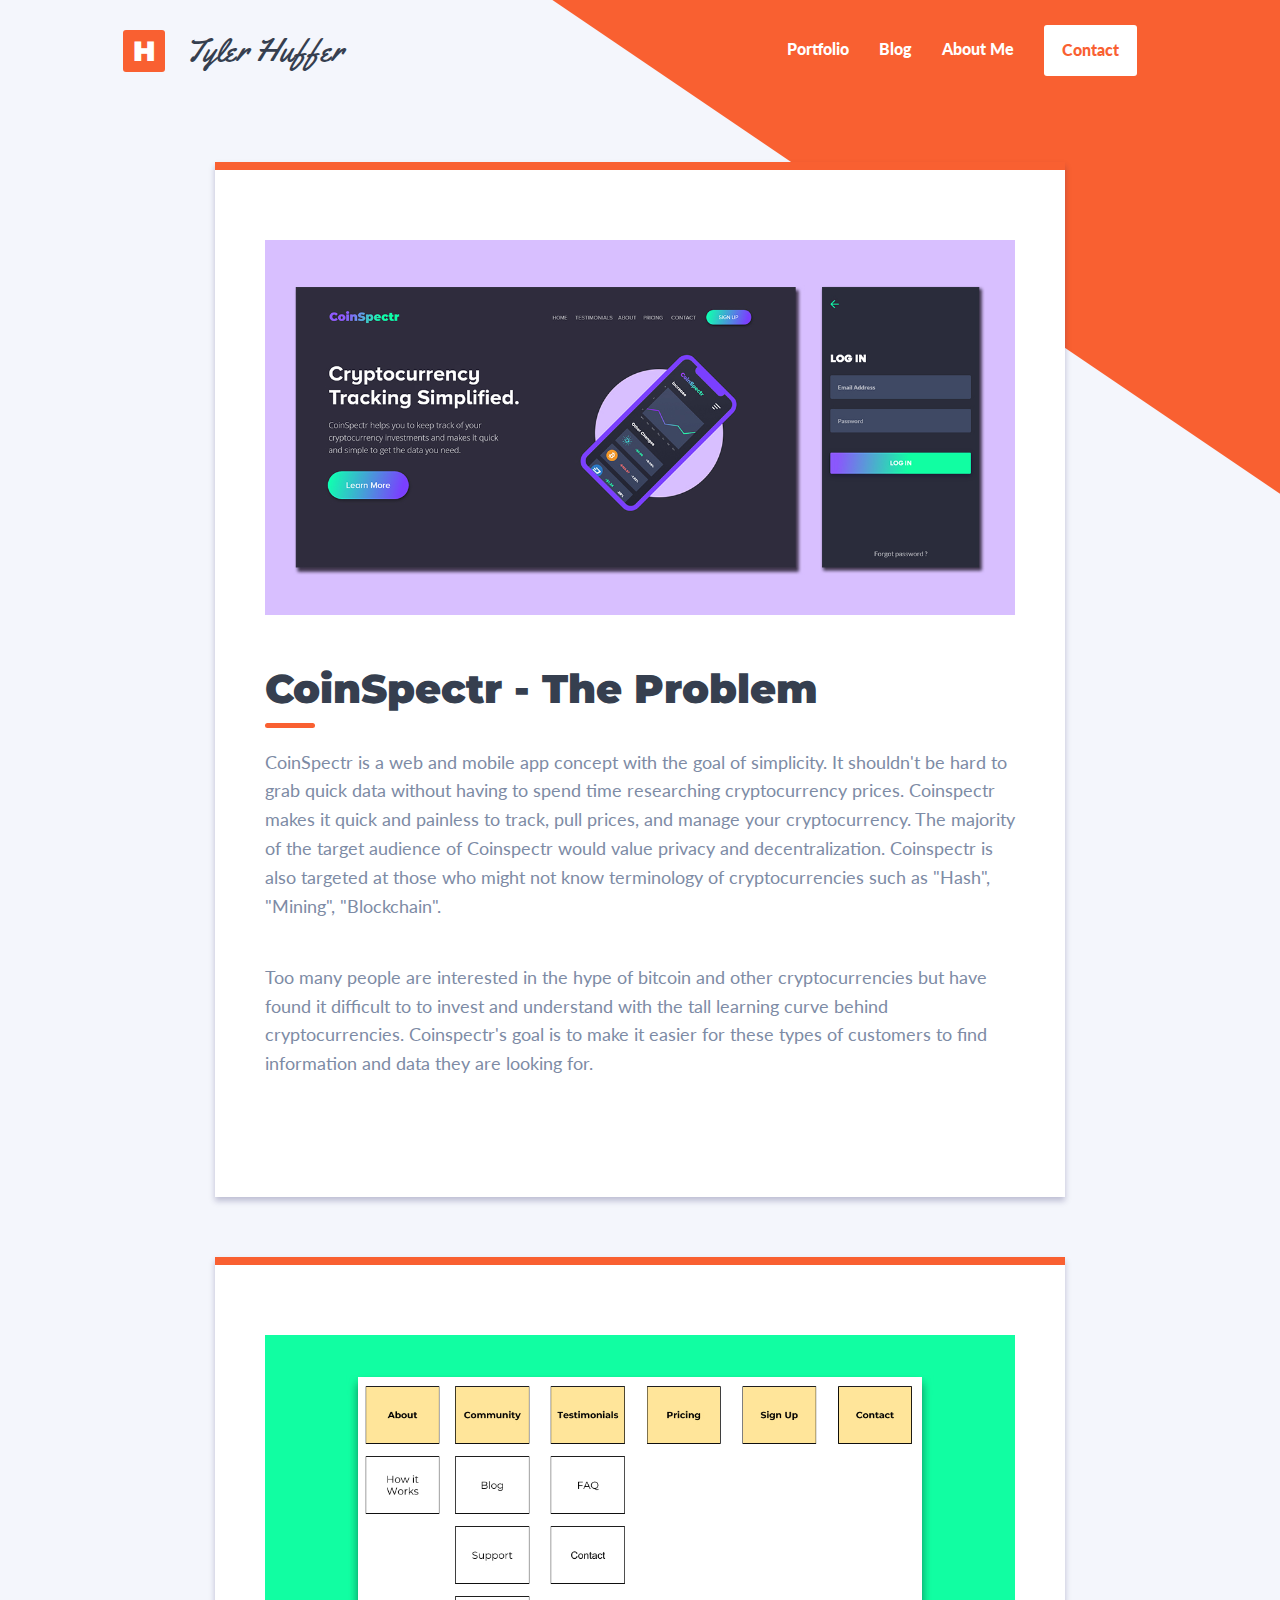
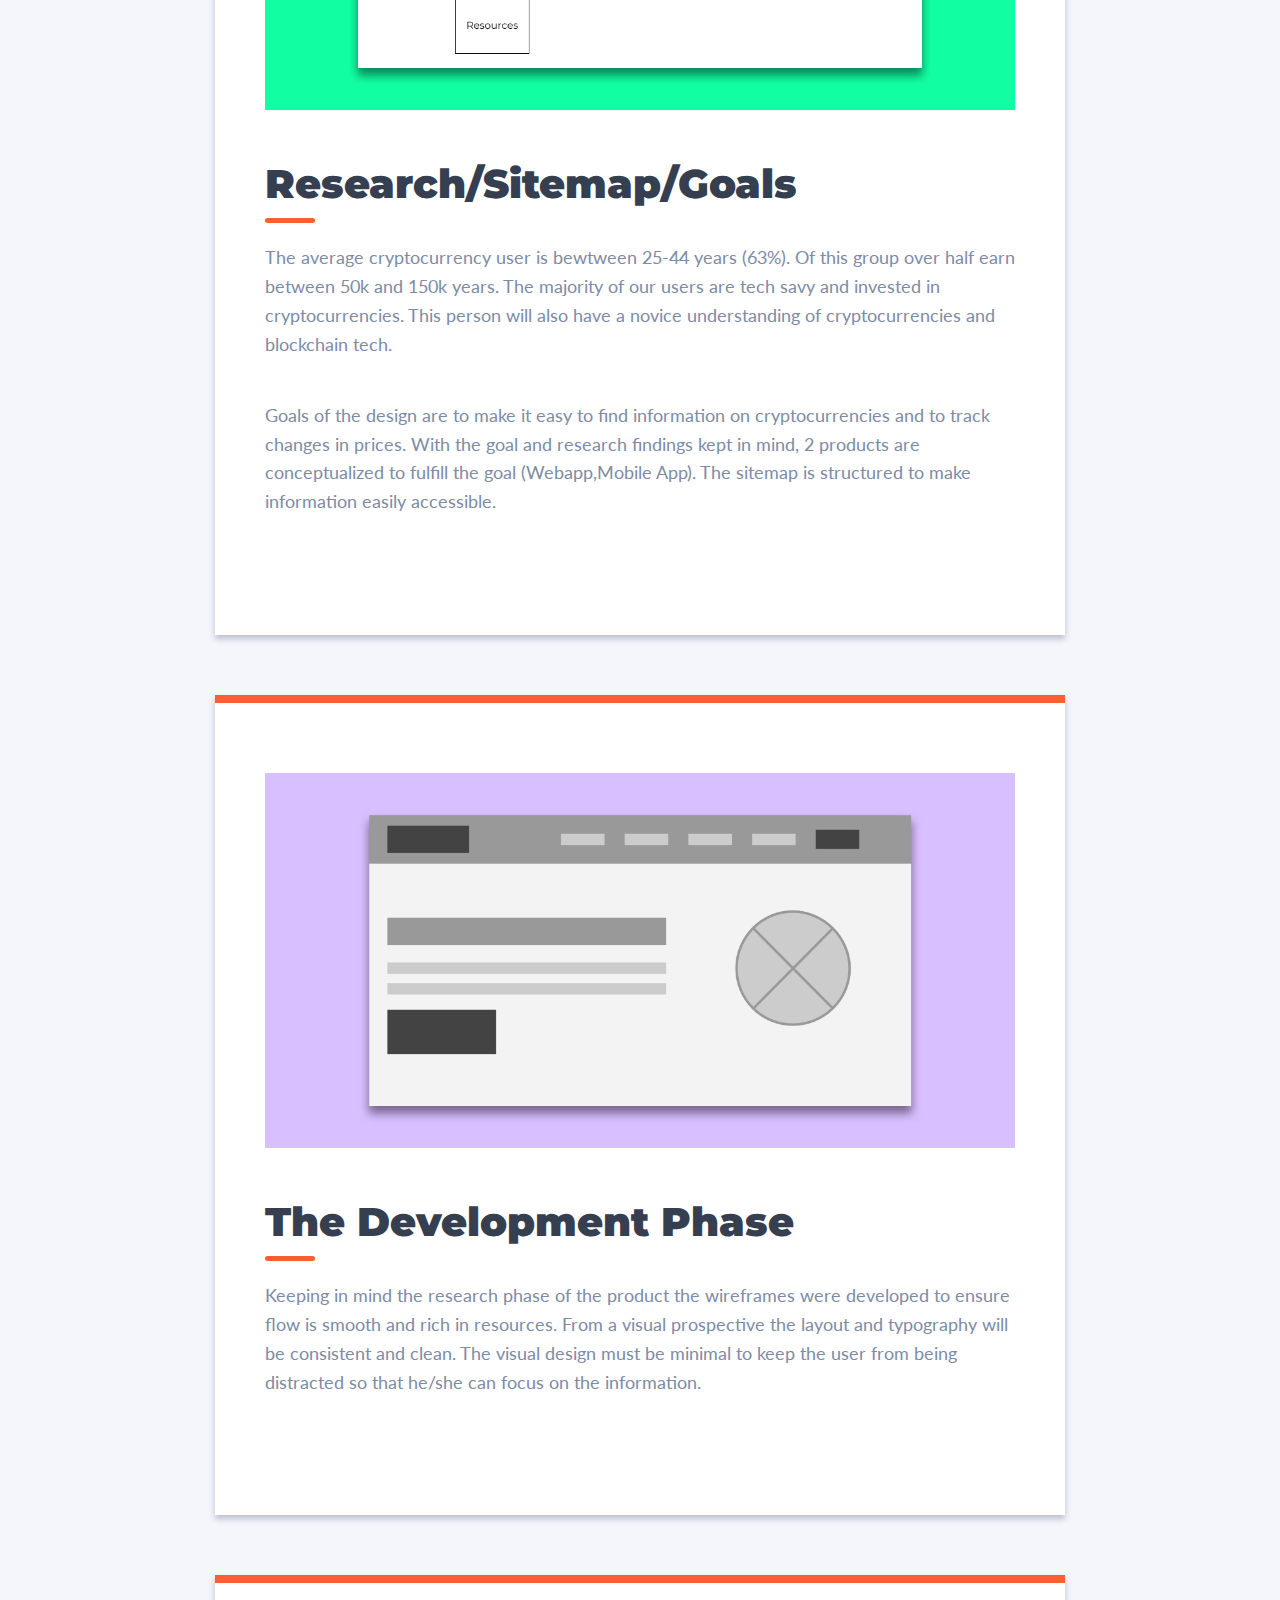
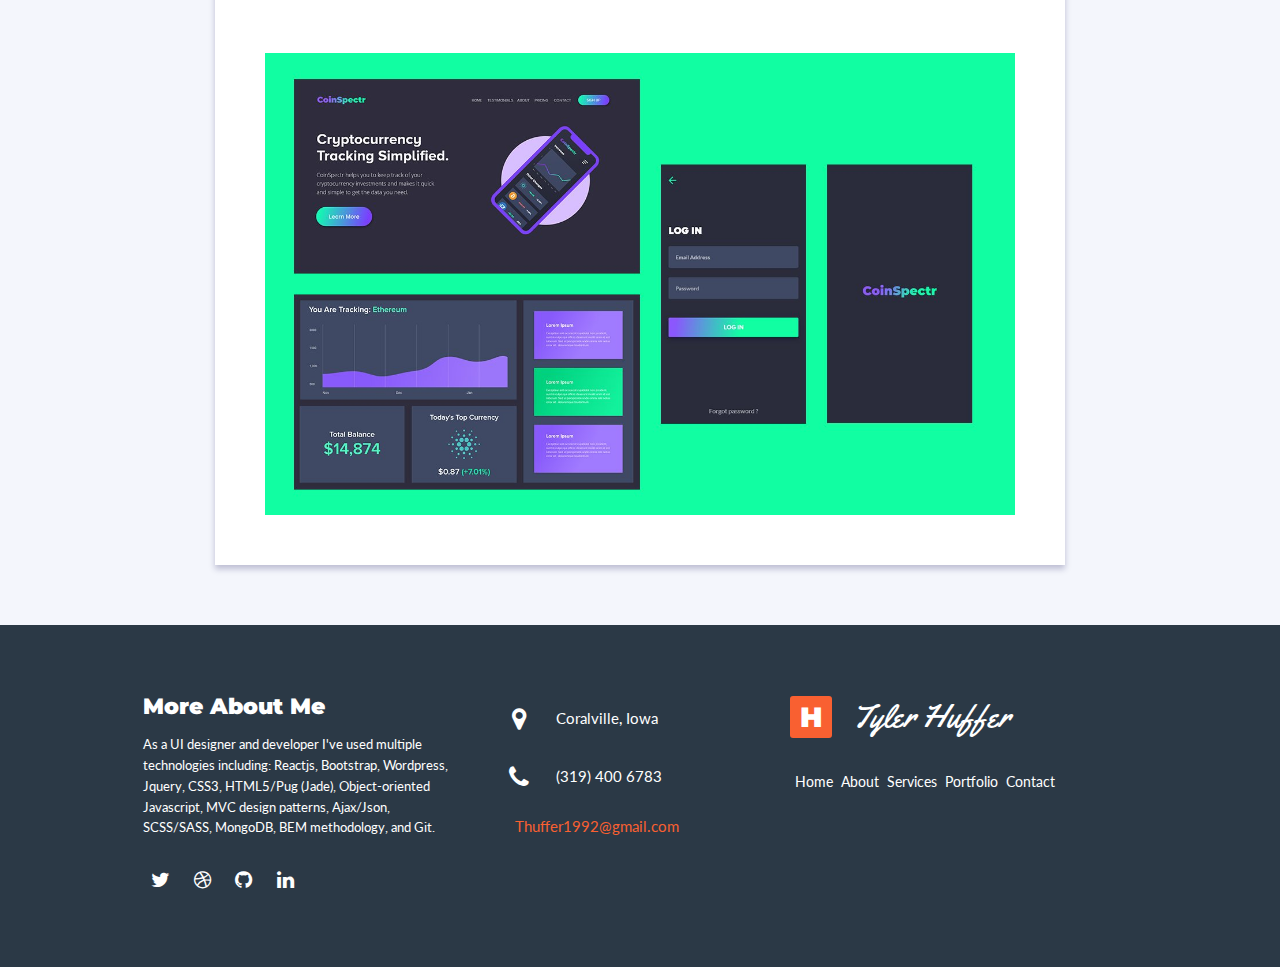
==== coinspectre.html @ 2a6f433b "Initial Commit" ====
<!DOCTYPE html>
<html>
  <head>
    <!-- Global site tag (gtag.js) - Google Analytics -->
    <script async src="https://www.googletagmanager.com/gtag/js?id=UA-108348891-2"></script>
    <script>
      window.dataLayer = window.dataLayer || [];
      function gtag(){dataLayer.push(arguments);}
      gtag('js', new Date());

      gtag('config', 'UA-108348891-2');
    </script>
    <meta charset="utf-8">
    <meta http-equiv="X-UA-Compatible" content="IE=edge,chrome=1">
    <title>Portfolio Website for Tyler Huffer Iowa City Web Design</title>
    <meta name="description" content="Portfolio Website">
    <meta name="author" content="Tyler Huffer">
  </head>
  <body>
    	<div class="imageOverlay"></div>

        <div class="site__container site__project site__container-coin">
          	<div class="navigation__container">
                <div class="logo__container">
                  <a class="logo__container" href="index.html"><span class="logo__block">H</span><span class="logo__text">Tyler Huffer</span></a>
                </div>
                <ul class="navigation__list">
                  <li>
                    <a class="navigation__link" href="#work">Portfolio</a>
                  </li>
                  <li>
                    <a class="navigation__link" href="https://medium.com/@thuffer1992">Blog</a>
                  </li>
                  <li>
                    <a class="navigation__link" href="#about">About Me</a>
                  </li>
                  <li>
                    <a class="navigation__button navigation__link" href="https://docs.google.com/forms/d/1oq3ZTAaIQjZHOtuMNgkF6k70Zz-SA4hJADdk0KZQhR4">Contact</a>
                  </li>
                </ul>
              </div>


        <div class="coinspectr__content">

          <div class="coinspectr__content--project">
          <img src="img/formleaf2.jpg" class="coinspectr__container">
          <h1>CoinSpectr - The Problem</h1>
          <hr style="margin: 0px 0 20px 0;"/>
          <p>CoinSpectr is a web and mobile app concept with the goal of simplicity. It shouldn't be hard to grab quick data without having to spend time researching cryptocurrency prices. Coinspectr makes it quick and painless to track, pull prices, and manage your cryptocurrency. The majority of the target audience of Coinspectr would value privacy and decentralization. Coinspectr is also targeted at those who might not know terminology of cryptocurrencies such as "Hash", "Mining", "Blockchain".</p> <br/> <p>Too many people are interested in the hype of bitcoin and other cryptocurrencies but have found it difficult to to invest and understand with the tall learning curve behind cryptocurrencies. Coinspectr's goal is to make it easier for these types of customers to find information and data they are looking for.</p>
          <br/><br/>
          </div>

          <div class="coinspectr__content--project">
          <img src="img/sitemap.jpg" class="coinspectr__container">
          <h1>Research/Sitemap/Goals</h1>
          <hr style="margin: 0px 0 20px 0;"/>
          <p>The average cryptocurrency user is bewtween 25-44 years (63%). Of this group over half earn between 50k and 150k years. The majority of our users are tech savy and invested in cryptocurrencies. This person will also have a novice understanding of cryptocurrencies and blockchain tech.</p> <br/> <p>Goals of the design are to make it easy to find information on cryptocurrencies and to track changes in prices. With the goal and research findings kept in mind, 2 products are conceptualized to fulfill the goal (Webapp,Mobile App). The sitemap is structured to make information easily accessible.</p>
          <br/><br/>
          </div>

          <div class="coinspectr__content--project">
          <img src="img/mockup.jpg" class="coinspectr__container">
          <h1>The Development Phase</h1>
          <hr style="margin: 0px 0 20px 0;"/>
          <p>Keeping in mind the research phase of the product the wireframes were developed to ensure flow is smooth and rich in resources. From a visual prospective the layout and typography will be consistent and clean. The visual design must be minimal to keep the user from being distracted so that he/she can focus on the information.</p>
          <br/><br/>
          </div>

          <div class="coinspectr__content--project">
          <img src="img/final.jpg" class="coinspectr__container">
          </div>
        </div>


        <footer class="footer">
            <div class="footer-left col-lg-6">
              <p class="aboutme"><span>More About Me</span> As a UI designer and developer I've used multiple technologies including: Reactjs, Bootstrap, Wordpress, Jquery, CSS3, HTML5/Pug (Jade), Object-oriented Javascript, MVC design patterns, Ajax/Json, SCSS/SASS, MongoDB, BEM methodology, and Git.</p>
              <div class="icons">
                <a href="https://twitter.com/THuffer92"><i class="fa fa-twitter"></i></a> <a href="https://dribbble.com/Thuffer1992"><i class="fa fa-dribbble"></i></a> <a href="https://github.com/thuffer1992"><i class="fa fa-github"></i></a> <a href="https://www.linkedin.com/in/tyler-huffer/"><i class="fa fa-linkedin"></i></a>
              </div>
            </div>
            <div class="footer-center col-lg-6">
              <div>
                <i class="fa fa-map-marker"></i>
                <p>Coralville, Iowa</p>
              </div>
              <div>
                <i class="fa fa-phone"></i>
                <p>(319) 400 6783</p>
              </div>
              <div>
                <i class=""></i>
                <p><a class="small" href="#">Thuffer1992@gmail.com</a></p>
              </div>
            </div>
            <div class="footer-right col-lg-6">
              <a class="logo white" href="#"><span class="logo__block">H</span><span class="logo__text logo__invert">Tyler Huffer</span></a>
              <p class="menu"><a href="index.html">Home</a><a href="#work">About</a><a href="#about">Services</a><a href="#work">Portfolio</a><a href="https://docs.google.com/forms/d/1oq3ZTAaIQjZHOtuMNgkF6k70Zz-SA4hJADdk0KZQhR4">Contact</a></p>
            </div>
          </footer>
          <script src="https://ajax.googleapis.com/ajax/libs/jquery/3.3.1/jquery.min.js"></script>
          <link href="https://stackpath.bootstrapcdn.com/bootstrap/4.1.1/css/bootstrap.min.css" rel="stylesheet">
          <link href="css/styles.css" rel="stylesheet">
          <link href="https://fonts.googleapis.com/css?family=Lato:400,700,900|Montserrat:400,500,600,700,800,900|Roboto+Condensed:400,700|Source+Sans+Pro:400,600,700,900" rel="stylesheet">
          <link href="https://fonts.googleapis.com/css?family=Yellowtail" rel="stylesheet">
          <script>
          document.write('<script src="http://' + (location.host || 'localhost').split(':')[0] + ':35729/livereload.js?snipver=1"></' + 'script>')
          </script>
          <script>
            if ($(window).width() > 1200) {
              $('.no-padding').removeClass('no-padding');
            } else {
              
            }
          </script>
          <link href="https://maxcdn.bootstrapcdn.com/font-awesome/4.7.0/css/font-awesome.min.css" rel="stylesheet"><!-- Bootstrap CSS -->
  </body>
</html>
---- css/styles.css ----
* {
  padding: 0;
  margin: 0; }

body {
  line-height: 1.66; }

h1, h2 {
  font-family: "montserrat", sans-serif;
  font-weight: 900;
  font-size: 2.2em;
  color: #363f4f; }

p {
  font-family: "lato", sans-serif;
  font-size: 19px;
  font-weight: 400;
  color: #7d8ba5; }

hr {
  width: 50px;
  height: 5px;
  border-radius: 3px;
  background-color: #F96031;
  border: none; }

.contain-width {
  padding: 0 10%; }

.no-padding {
  padding: 0 !important; }

.imageOverlay {
  display: none;
  position: absolute;
  width: 100%;
  height: 768px;
  z-index: 15;
  background-position: center top;
  background-image: url("../img/background.png"); }

.floater__image {
  position: relative;
  float: right;
  width: 50%;
  right: 60px;
  top: -60px;
  height: 550px;
  background-image: url("../img/test3.png");
  background-size: contain;
  background-repeat: no-repeat;
  display: none;
  z-index: 20; }

.logo__container {
  z-index: 20; }

.logo__container a {
  text-decoration: none; }

.logo__text {
  text-decoration: none;
  color: #363f4f;
  font-size: 33px;
  font-weight: 300;
  margin-left: 5px;
  font-family: 'yellowtail', cursive; }

.navigation__container {
  position: relative; }

.navigation .navigation__button {
  color: #fff;
  background-color: #f96031;
  border-radius: 40px;
  padding: 12px 15px; }

.logo__block {
  font-family: "montserrat", sans-serif;
  position: relative;
  top: 0px;
  left: -5px;
  background: #F96031;
  display: inline-block;
  width: 42px;
  font-size: 28px;
  font-weight: 900;
  border-radius: 3px;
  height: 42px;
  color: #fff;
  text-align: center;
  line-height: 42px; }

.navigation__container {
  display: flex;
  justify-content: space-between;
  align-items: center;
  background-color: #fff;
  padding: 1.2em 10%;
  flex-flow: column wrap;
  margin: 15px 0; }

.navigation__list {
  z-index: 16;
  list-style-type: none;
  display: flex;
  flex-flow: column wrap;
  text-align: center;
  margin-top: 15px; }

.navigation__list li {
  list-style-type: none;
  text-align: center;
  font-weight: 700; }

.navigation__list a {
  text-decoration: none; }

.navigation__link {
  text-decoration: none;
  display: block;
  font-family: 'lato', sans-serif;
  margin: 0 .7em;
  font-size: 1.1em;
  transition: .35s;
  text-transform: capitalize;
  padding: .7em 0;
  font-weight: 400;
  position: relative;
  color: #7d8ba5; }

.navigation__button:hover {
  padding: 12px 24px; }

.header__container {
  background-color: #363f4f;
  height: auto;
  padding: 15% 0; }

.header__text {
  padding: 0 10%; }

.header__text h2, .header__text p {
  color: #fff; }

.header__text h2 {
  font-size: 2.5em;
  line-height: 1.3em; }

.header__text p {
  opacity: .75;
  font-size: 1.3em;
  max-width: 430px; }

.button__container {
  margin: 0 auto;
  padding: 0px 0;
  display: flex; }

.button__container a {
  color: #fff;
  background: #F96031;
  /* fallback for old browsers */
  padding: 20px 15px;
  font-weight: 900;
  font-family: 'lato', sans-serif;
  text-decoration: none;
  display: inline-block;
  transition: .35s;
  cursor: pointer;
  font-size: .95em;
  border-radius: 3px;
  margin: 15px 25px 5px 0;
  box-shadow: 0 4px 6px 0 rgba(29, 25, 92, 0.25);
  z-index: 220; }

.button__container a:hover {
  padding-right: 35px;
  padding-left: 35px;
  transition: .35s;
  box-shadow: 3px 7px 12px 0 rgba(29, 25, 92, 0.25); }

.about {
  background-color: #f4f6fc;
  padding: 10%;
  width: 100%;
  height: auto; }

.about hr {
  margin: 10px 0 30px 0; }

.list__container {
  background-color: #ffffff;
  border-top: solid 8px #F96031;
  width: 100%;
  padding: 10% 5%;
  height: auto;
  float: right;
  border-radius: 3px;
  box-shadow: 0 4px 6px 0 rgba(29, 25, 92, 0.25);
  margin: 10% 0 5% 0; }

.list__container .fa {
  color: #fff;
  background-color: #F96031;
  padding: 7px;
  border-radius: 50%;
  font-size: 11px;
  margin-right: 10px;
  position: relative;
  top: -3px; }

.list-side h2 {
  font-size: 22px;
  font-weight: 900;
  margin-bottom: 20px;
  letter-spacing: -1px; }

.list-side h6 {
  color: #768092;
  font-size: 16px;
  font-weight: 400;
  line-height: 40px;
  margin: 10px 0 0px 0px; }

.about .container__about {
  margin: 0;
  max-width: 100%; }

.container__about p {
  font-size: 1.1em;
  line-height: 1.65;
  color: #768092;
  width: 100%;
  text-align: left;
  margin: 10px auto 0 auto;
  margin-top: 20px; }

.section__availability {
  background: #2b3946;
  /* fallback for old browsers */
  padding: 80px 10%;
  text-align: center; }

.section__availability h2 {
  color: #fff;
  max-width: 520px;
  line-height: 1.6;
  width: 100%;
  font-size: 1.6em;
  margin: 0 auto 30px auto;
  font-family: 'montserrat', sans-serif;
  font-weight: 900; }

.section__availability span {
  color: #F96031; }

.section__availability a {
  color: #F96031;
  background: transparent;
  /* fallback for old browsers */
  font-family: 'montserrat', sans-serif;
  text-decoration: none;
  display: inline-block;
  transition: .35s;
  cursor: pointer;
  font-weight: 900;
  font-size: 20px;
  padding: 22px 25px;
  border: solid 4px #F96031;
  border-radius: 3px; }

.section__availability a:hover {
  color: #2b3946;
  background-color: #F96031;
  padding: 22px 32px; }

.container__work {
  background-color: #f4f6fc;
  padding: 7% 10% 7% 10%; }

.container__work h1 {
  text-align: left;
  margin-bottom: 10px; }

.container__work hr {
  margin: 0px 20px; }

.bootstrap-wrapper .col-lg-4 {
  padding: 0; }

.paper__image {
  position: relative;
  height: 220px;
  overflow: hidden;
  background-repeat: no-repeat;
  background-size: cover;
  background-position: center;
  background-blend-mode: overlay;
  transition: .35s;
  border-bottom: none; }

.paper__coin {
  background-image: url("../img/final.jpg"); }

.paper__dorado {
  background-image: url("../img/dorado-bg.jpg"); }

.paper__lab {
  background-image: url("../img/Colorlab.jpg"); }

.work__card {
  display: block;
  background-color: #ffffff;
  border-radius: 3px;
  box-shadow: 0 4px 6px 0 rgba(29, 25, 92, 0.25);
  position: relative;
  margin: 30px auto 30px auto;
  border-radius: 3px;
  transition: .35s;
  padding: 0; }

.container__work a {
  text-decoration: none; }

.work__card:hover {
  transform: scale(1.02);
  text-decoration: none;
  box-shadow: 3px 7px 12px 0 rgba(29, 25, 92, 0.2); }

.container__work .no-hover {
  transform: none;
  cursor: default;
  box-shadow: 0 4px 6px 0 rgba(29, 25, 92, 0.25); }

.work__card h2 {
  font-family: 'montserrat', sans-serif;
  font-size: 18px;
  font-weight: 900;
  margin-left: 15px;
  margin-top: 20px; }

.work__card h3 {
  font-size: 14px;
  line-height: 1.6;
  width: auto;
  display: inline-block;
  font-weight: 400;
  color: #7d8ba5;
  background-color: #fff;
  border-radius: 3px;
  margin-bottom: 15px;
  position: relative;
  top: -5px;
  left: 15px; }

.footer {
  background-color: #2b3946;
  width: 100%;
  text-align: left;
  font-size: 13px;
  padding: 10% 10%; }

.footer .footer-left, .footer .footer-center, .footer .footer-right {
  display: inline-block;
  vertical-align: top; }

/* footer left*/
.footer .footer-left {
  width: 33%;
  padding-right: 15px; }

.footer .aboutme {
  line-height: 1.6;
  color: #ffffff;
  font-size: 13px;
  font-weight: normal;
  margin: 0; }

.footer .aboutme span {
  display: block;
  color: #ffffff;
  font-size: 22px;
  font-weight: 900;
  font-family: 'montserrat', sans-serif;
  margin-bottom: 10px; }

.footer .icons {
  margin-top: 25px; }

.footer .icons a {
  display: inline-block;
  width: 35px;
  height: 35px;
  cursor: pointer;
  border-radius: 2px;
  font-size: 20px;
  color: #fff;
  text-align: center;
  line-height: 35px;
  margin-right: 3px;
  margin-bottom: 5px; }

.footer .icons a:hover {
  background-color: #F96031; }

/* footer center*/
.footer .footer-center {
  width: 30%; }

.footer .footer-center i {
  color: #ffffff;
  font-size: 25px;
  width: 38px;
  height: 38px;
  text-align: center;
  line-height: 42px;
  margin: 10px 15px;
  vertical-align: middle; }

.footer .footer-center i.fa-envelope {
  font-size: 17px;
  line-height: 38px; }

.footer-center i {
  background-color: transparent;
  border-radius: 3px; }

.footer .footer-center p {
  display: inline-block;
  color: #ffffff;
  vertical-align: middle;
  margin: 0;
  font-size: 15px; }

.footer .footer-center p span {
  display: block;
  font-weight: normal;
  line-height: 2; }

.footer .footer-center p a {
  color: #F96031;
  text-decoration: none;
  font-size: 15px; }

.coinspectr__content {
  display: block;
  max-width: 100%;
  height: auto;
  margin: 20px auto 0 auto; }

.coinspectr__content--project {
  background-color: #fff;
  box-shadow: 0 4px 6px 0 rgba(29, 25, 92, 0.25);
  padding: 50px;
  margin: 60px 0;
  border-top: solid 8px #F96031; }

.coinspectr__content h1 {
  font-size: 24px;
  text-align: left;
  margin-top: 50px;
  margin-bottom: 10px;
  font-family: 'montserrat', sans-serif; }

.coinspectr__content p {
  font-size: 16px;
  line-height: 1.6; }

.coinspectr__content {
  margin: 0 auto;
  width: 90%;
  min-width: 200px;
  max-width: 850px;
  position: relative;
  z-index: 100; }

.coinspectr__container {
  display: block;
  max-width: 100%;
  height: auto;
  margin: 20px auto 0 auto;
  padding: 0 0px; }

.site__container-coin {
  background-color: #f4f6fc; }

@media all and (max-width: 992px) {
  .footer {
    font-size: 14px; }
  .footer .footer-left, .footer .footer-center, .footer .footer-right {
    display: block;
    width: 100%;
    margin-bottom: 30px;
    text-align: left; }
  .footer .footer-center i {
    margin-left: 0; } }

/* footer right*/
.footer .footer-right {
  width: 100%; }

.logo__invert {
  color: #ffffff; }

.footer h2 {
  color: #ffffff;
  font-size: 36px;
  margin: 0; }

.footer h2 span {
  color: #F96031; }

.footer .menu {
  color: #ffffff;
  margin: 20px 0 12px;
  padding: 0; }

.footer .menu a {
  line-height: 1.6;
  text-decoration: none;
  color: inherit;
  font-size: 14px;
  margin-right: 8px; }

.footer .menu a:hover {
  color: #F96031; }

.footer .name {
  color: #F96031;
  font-size: 14px;
  font-weight: normal;
  margin: 0; }

@media all and (min-width: 768px) {
  .footer .footer-right {
    width: 35%; }
  .paper__image {
    height: 320px; } }

@media all and (min-width: 1060px) {
  .imageOverlay {
    display: block; }
  .contain-width {
    padding: 0 5%; }
  .navigation__container {
    flex-flow: row;
    padding: 10px 10%;
    margin: 0;
    background-color: transparent; }
  .logo__container {
    margin: 12px 0; }
  .logo__text {
    margin: 0 0 0 15px; }
  .navigation__list {
    flex-flow: row; }
  .navigation__button {
    color: #f96031;
    background-color: #fff;
    border-radius: 3px;
    padding: 12px 18px;
    font-family: 'lato', sans-serif; }
  .coinspectr__content h1 {
    font-size: 40px;
    text-align: left;
    margin-top: 50px;
    margin-bottom: 10px;
    font-family: 'montserrat', sans-serif; }
  .coinspectr__content p {
    font-size: 18px;
    line-height: 1.6; }
  .navigation__container .navigation__button {
    color: #f96031; }
  .button__container a {
    font-size: 1.1em;
    padding: 22px 24px; }
  .navigation__link {
    color: #fff;
    font-weight: 900;
    font-size: 1em;
    margin: 0 15px; }
  .navigation__list a {
    color: #fff; }
  .navigation__link:hover:before {
    visibility: visible;
    -moz-transform: scaleX(1);
    -ms-transform: scaleX(1);
    -webkit-transform: scaleX(1);
    transform: scaleX(1); }
  .navigation__link:before {
    content: "";
    position: absolute;
    width: 100%;
    height: 3px;
    bottom: -2px;
    background: #FFFFFF;
    visibility: hidden;
    -moz-transition: all 0.3s;
    -o-transition: all 0.3s;
    -webkit-transition: all 0.3s;
    transition: all 0.3s;
    -moz-transform: scaleX(0);
    -ms-transform: scaleX(0);
    -webkit-transform: scaleX(0);
    transform: scaleX(0); }
  .navigation__list .navigation__button:before {
    height: 0; }
  .header__container {
    background-color: #fff;
    padding: 80px 0; }
  .header__container h2, .header__container p {
    color: #363f4f; }
  .header__container h2 {
    font-size: 4em;
    font-weight: 900;
    line-height: 1.1em; }
  .header__container p {
    margin: 20px 0 20px 0;
    font-weight: 400;
    font-size: 1.4em;
    max-width: 400px;
    font-family: lato, sans-serif;
    opacity: 1;
    color: #7d8ba5; }
  .header__text {
    width: 60%;
    float: left; }
  .floater__image {
    width: 40%;
    display: block; }
  .about {
    clear: both;
    padding: 10% 5%; }
  .about p {
    font-size: 1.2em; }
  .list__container {
    margin: 0; }
  .container__work h1 {
    margin-left: 15px; }
  .section__availability h2 {
    font-size: 2em; }
  .bootstrap-wrapper .col-lg-4 {
    padding: 0 15px; }
  .col-lg-4 .paper__image {
    margin-top: 50px;
    height: 220px; }
  .footer {
    padding: 5% 10%; } }

@media all and (min-width: 1366px) {
  .navigation__container {
    padding: 0 10%; }
  .header__container h2 {
    font-size: 4.5em; }
  .header__container p {
    font-size: 1.5em; }
  .header__container {
    padding: 100px 0; }
  .header__text {
    padding: 0 10%; }
  .about {
    padding: 10% 10%; }
  .container__work h2 {
    font-size: 22px; }
  .container__work h3 {
    font-size: 16px;
    font-weight: 400; } }
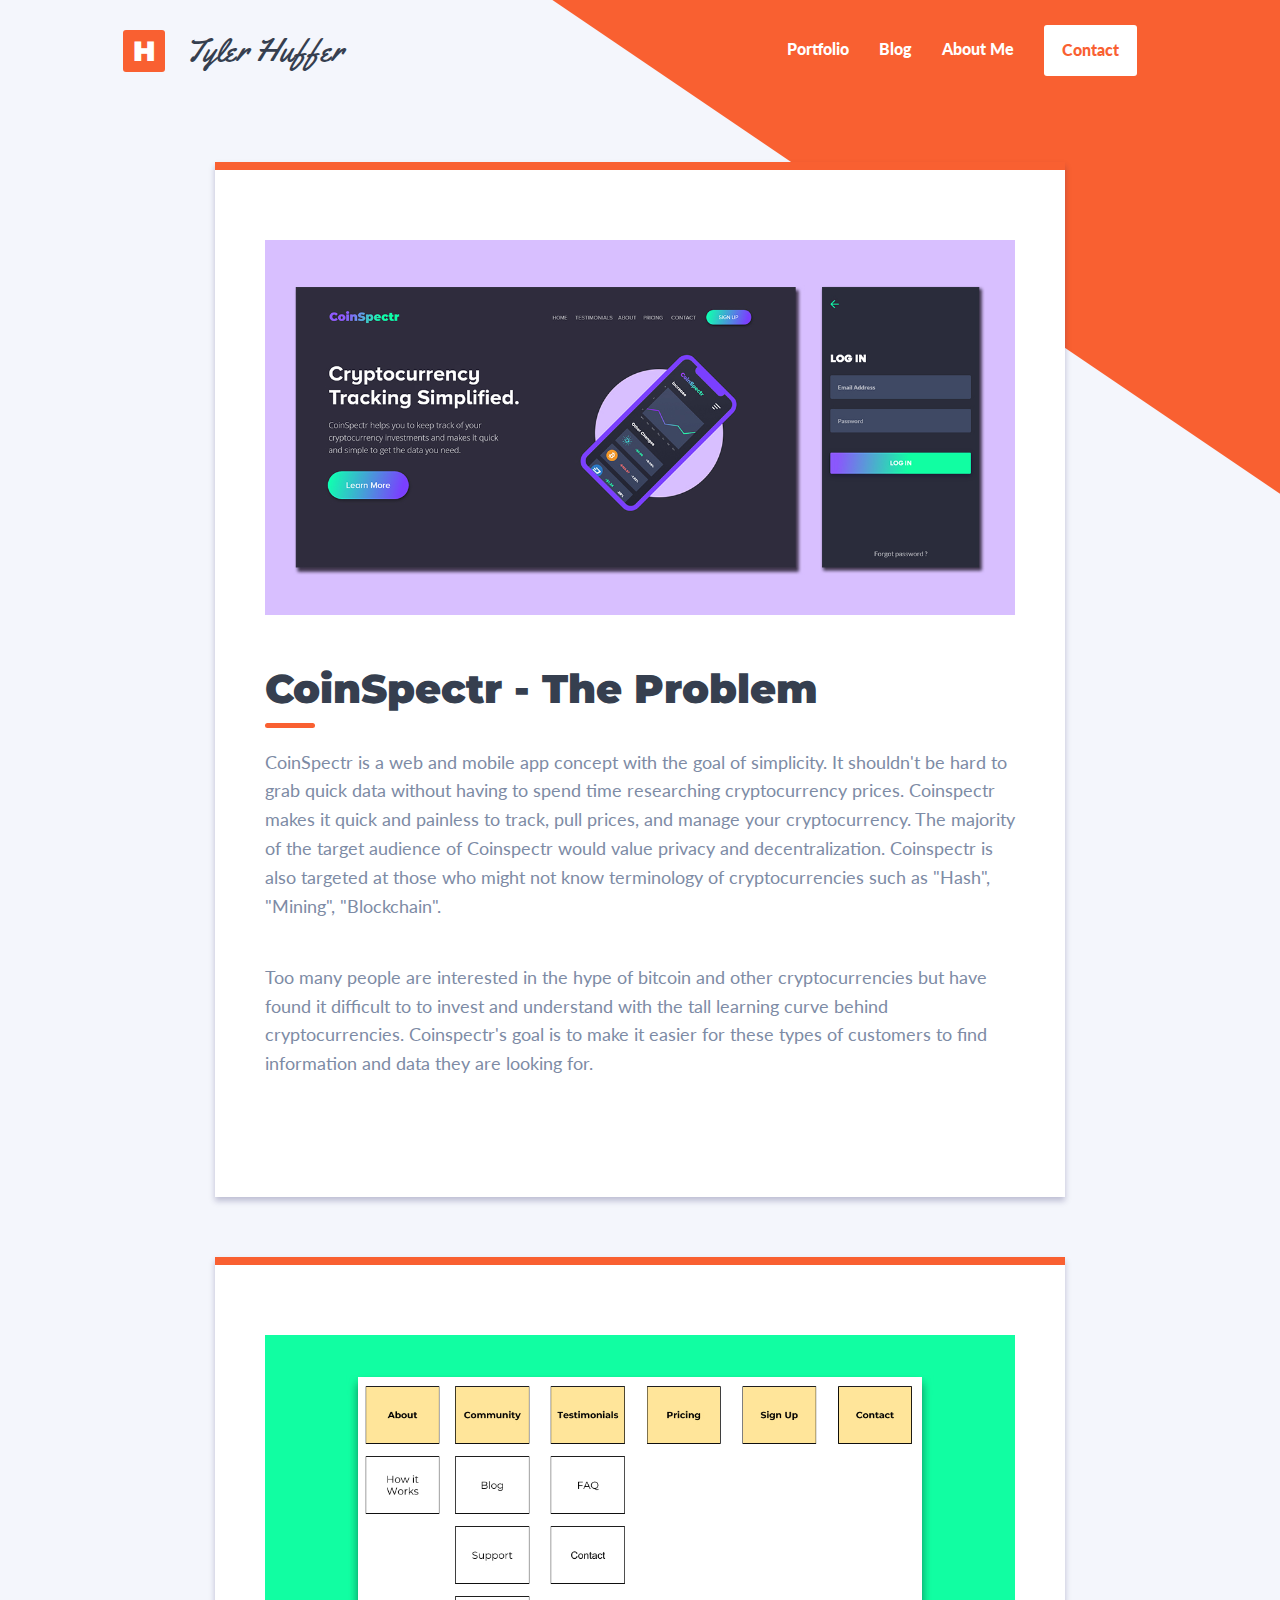
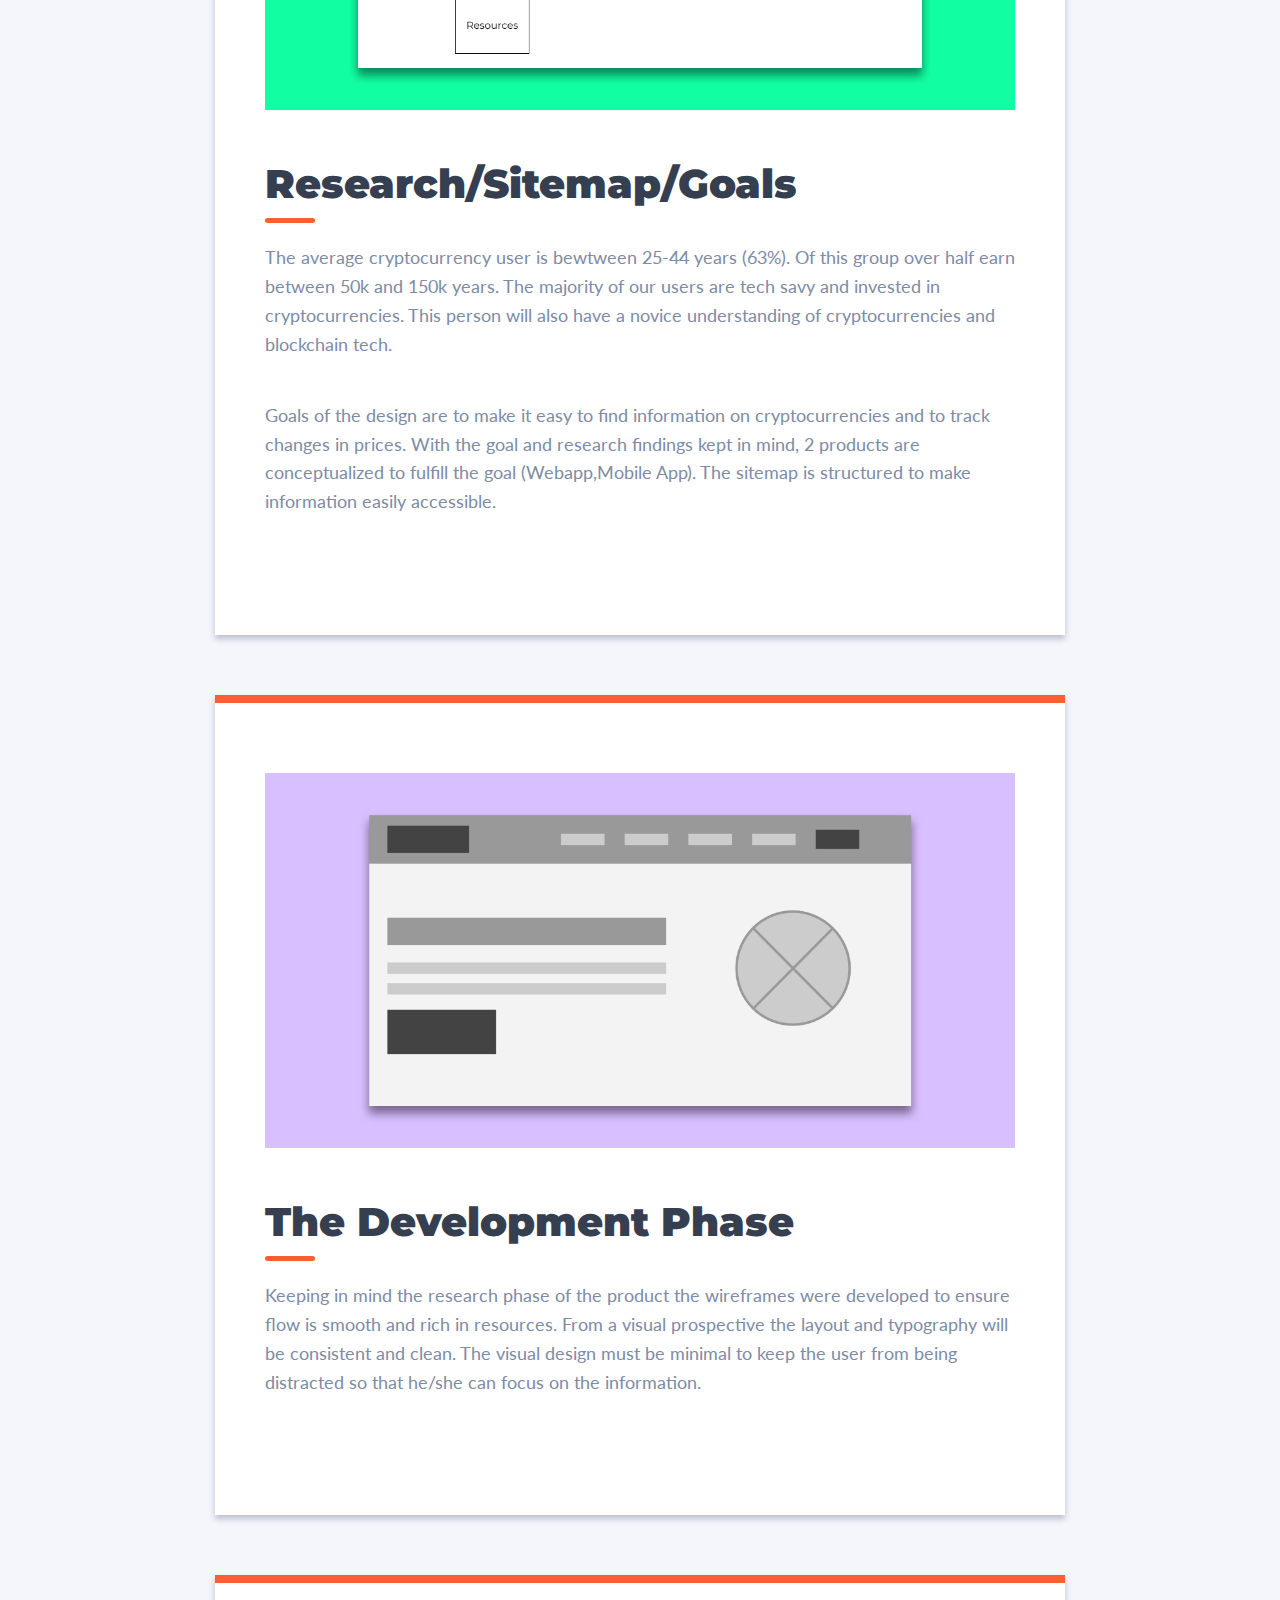
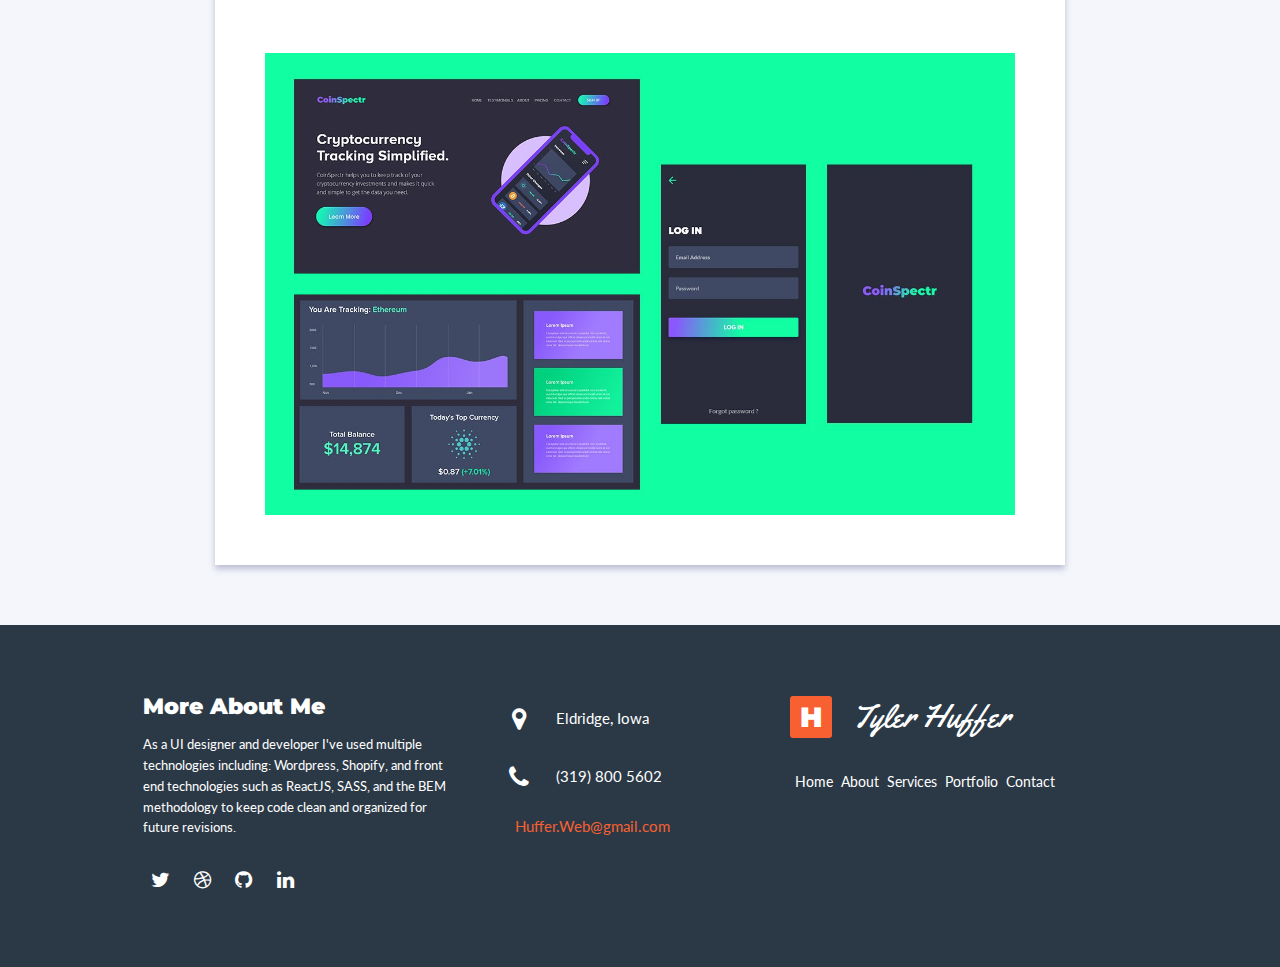
==== commit 3a8ce188: "Embed contact form" ====
--- a/coinspectre.html
+++ b/coinspectre.html
@@ -74,31 +74,32 @@
 
 
         <footer class="footer">
-            <div class="footer-left col-lg-6">
-              <p class="aboutme"><span>More About Me</span> As a UI designer and developer I've used multiple technologies including: Reactjs, Bootstrap, Wordpress, Jquery, CSS3, HTML5/Pug (Jade), Object-oriented Javascript, MVC design patterns, Ajax/Json, SCSS/SASS, MongoDB, BEM methodology, and Git.</p>
-              <div class="icons">
-                <a href="https://twitter.com/THuffer92"><i class="fa fa-twitter"></i></a> <a href="https://dribbble.com/Thuffer1992"><i class="fa fa-dribbble"></i></a> <a href="https://github.com/thuffer1992"><i class="fa fa-github"></i></a> <a href="https://www.linkedin.com/in/tyler-huffer/"><i class="fa fa-linkedin"></i></a>
-              </div>
+          <div class="footer-left col-lg-6">
+            <p class="aboutme"><span>More About Me</span> As a UI designer and developer I've used multiple technologies including: Wordpress, Shopify, and front end technologies such as ReactJS, SASS, and the BEM methodology to keep code clean and organized for future revisions.</p>
+            <div class="icons">
+              <a href="https://twitter.com/THuffer92"><i class="fa fa-twitter"></i></a> <a href="https://dribbble.com/Thuffer1992"><i class="fa fa-dribbble"></i></a> <a href="https://github.com/thuffer1992"><i class="fa fa-github"></i></a> <a href="https://www.linkedin.com/in/tyler-huffer/"><i class="fa fa-linkedin"></i></a>
             </div>
-            <div class="footer-center col-lg-6">
-              <div>
-                <i class="fa fa-map-marker"></i>
-                <p>Coralville, Iowa</p>
-              </div>
-              <div>
-                <i class="fa fa-phone"></i>
-                <p>(319) 400 6783</p>
-              </div>
-              <div>
-                <i class=""></i>
-                <p><a class="small" href="#">Thuffer1992@gmail.com</a></p>
-              </div>
+          </div>
+          <div class="footer-center col-lg-6">
+            <div>
+              <i class="fa fa-map-marker"></i>
+              <p>Eldridge, Iowa</p>
             </div>
-            <div class="footer-right col-lg-6">
-              <a class="logo white" href="#"><span class="logo__block">H</span><span class="logo__text logo__invert">Tyler Huffer</span></a>
-              <p class="menu"><a href="index.html">Home</a><a href="#work">About</a><a href="#about">Services</a><a href="#work">Portfolio</a><a href="https://docs.google.com/forms/d/1oq3ZTAaIQjZHOtuMNgkF6k70Zz-SA4hJADdk0KZQhR4">Contact</a></p>
+            <div>
+              <i class="fa fa-phone"></i>
+              <p>(319) 800 5602</p>
             </div>
-          </footer>
+            <div>
+              <i class=""></i>
+              <p><a class="small" href="#">Huffer.Web@gmail.com</a></p>
+            </div>
+          </div>
+          <div class="footer-right col-lg-6">
+            <a class="logo white" href="#"><span class="logo__block">H</span><span class="logo__text logo__invert">Tyler Huffer</span></a>
+            <p class="menu"><a href="index.html">Home</a><a href="#work">About</a><a href="#about">Services</a><a href="#work">Portfolio</a><a href="https://docs.google.com/forms/d/1oq3ZTAaIQjZHOtuMNgkF6k70Zz-SA4hJADdk0KZQhR4">Contact</a></p>
+          </div>
+        </footer>
+        
           <script src="https://ajax.googleapis.com/ajax/libs/jquery/3.3.1/jquery.min.js"></script>
           <link href="https://stackpath.bootstrapcdn.com/bootstrap/4.1.1/css/bootstrap.min.css" rel="stylesheet">
           <link href="css/styles.css" rel="stylesheet">
--- a/css/styles.css
+++ b/css/styles.css
@@ -309,6 +309,9 @@
 .paper__lab {
   background-image: url("../img/Colorlab.jpg"); }
 
+  .paper__hle {
+    background-image: url("../img/Hle.jpg"); }
+
 .work__card {
   display: block;
   background-color: #ffffff;
@@ -353,6 +356,23 @@
   position: relative;
   top: -5px;
   left: 15px; }
+
+  .container__contact {
+    padding: 7% 10% 7% 10%;
+      background-color: #F96031;
+    }
+
+  .container__contact h1 {
+    text-align: center;
+    margin-bottom: 5%;
+  }
+  
+.container__contact iframe {
+  display: block;
+  margin: 0 auto;
+  max-height: 600px;
+  padding-bottom: 5%;
+}
 
 .footer {
   background-color: #2b3946;
@@ -531,6 +551,11 @@
   font-size: 14px;
   font-weight: normal;
   margin: 0; }
+
+  .container__contact iframe {
+    width: 400px;
+  }
+
 
 @media all and (min-width: 768px) {
   .footer .footer-right {
@@ -645,7 +670,12 @@
     margin-top: 50px;
     height: 220px; }
   .footer {
-    padding: 5% 10%; } }
+    padding: 5% 10%; } 
+  .container__contact iframe {
+    width: 800px;
+  }
+
+  }
 
 @media all and (min-width: 1366px) {
   .navigation__container {
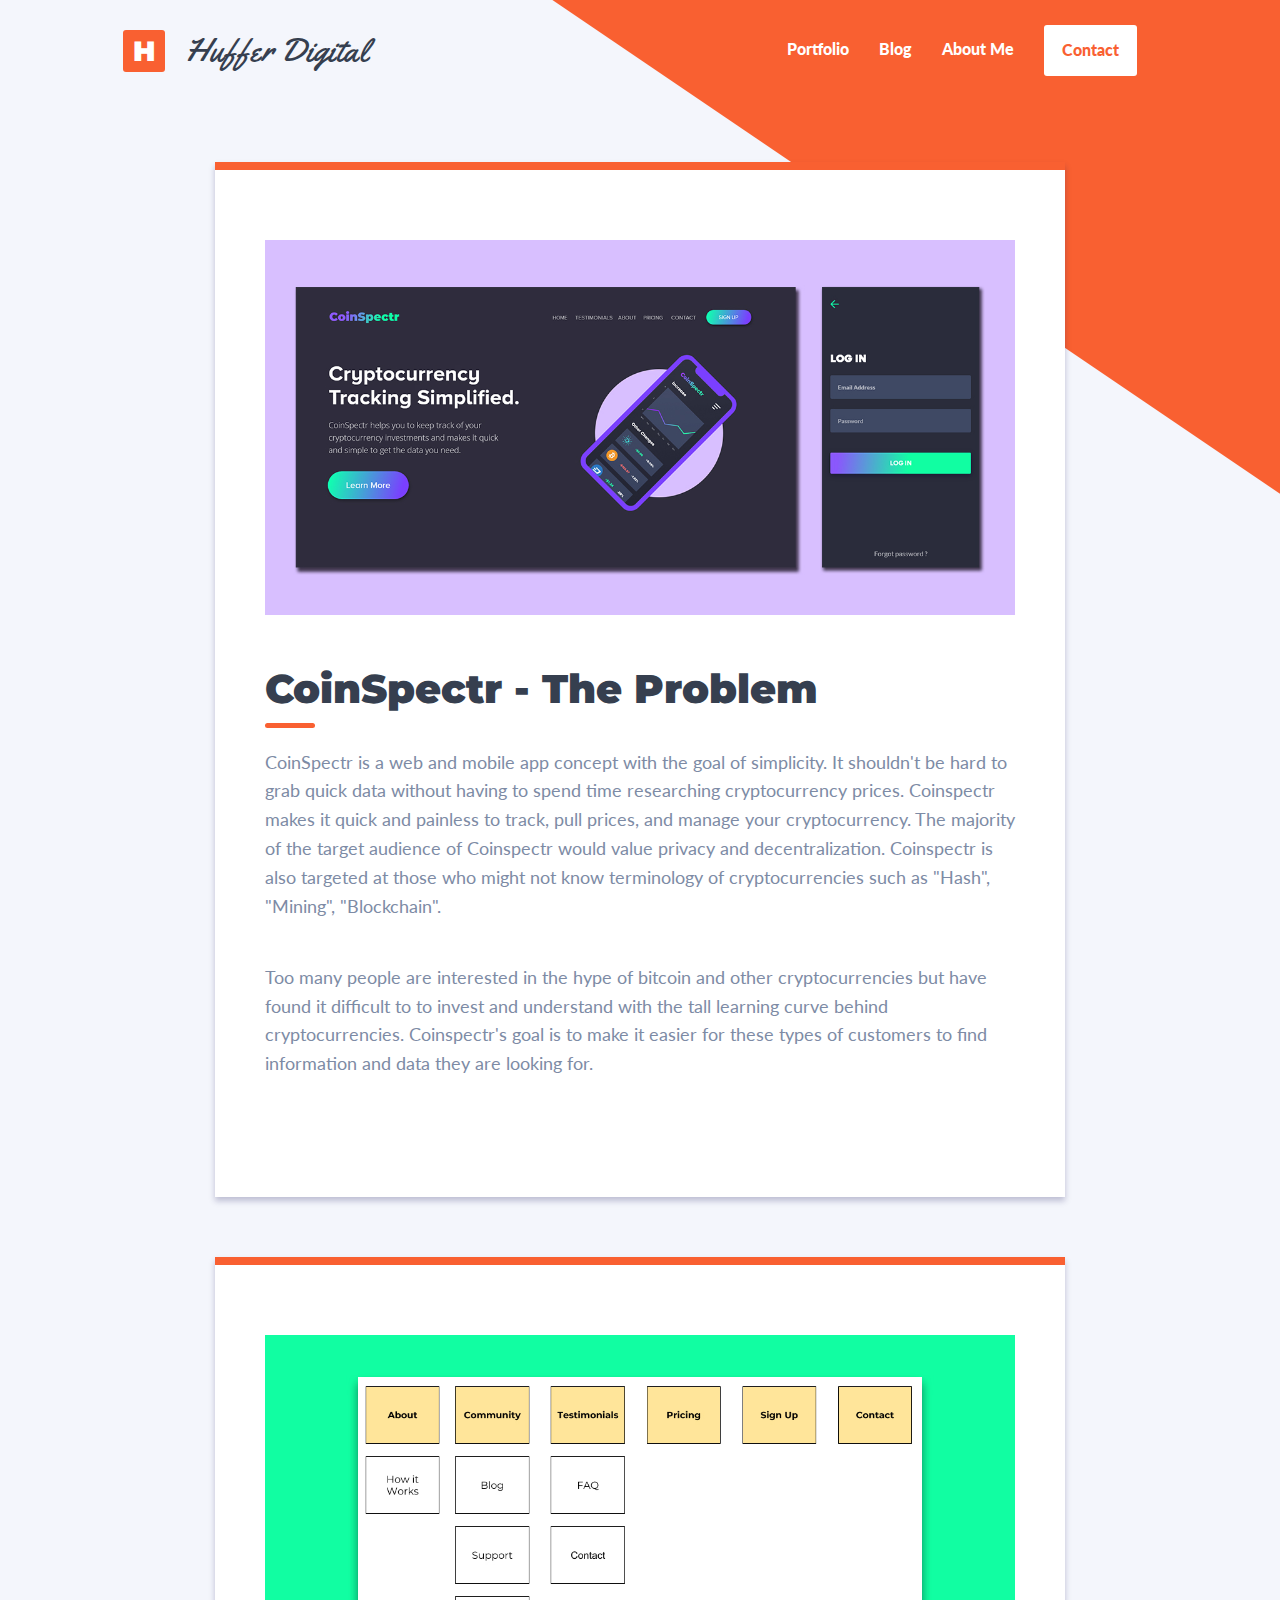
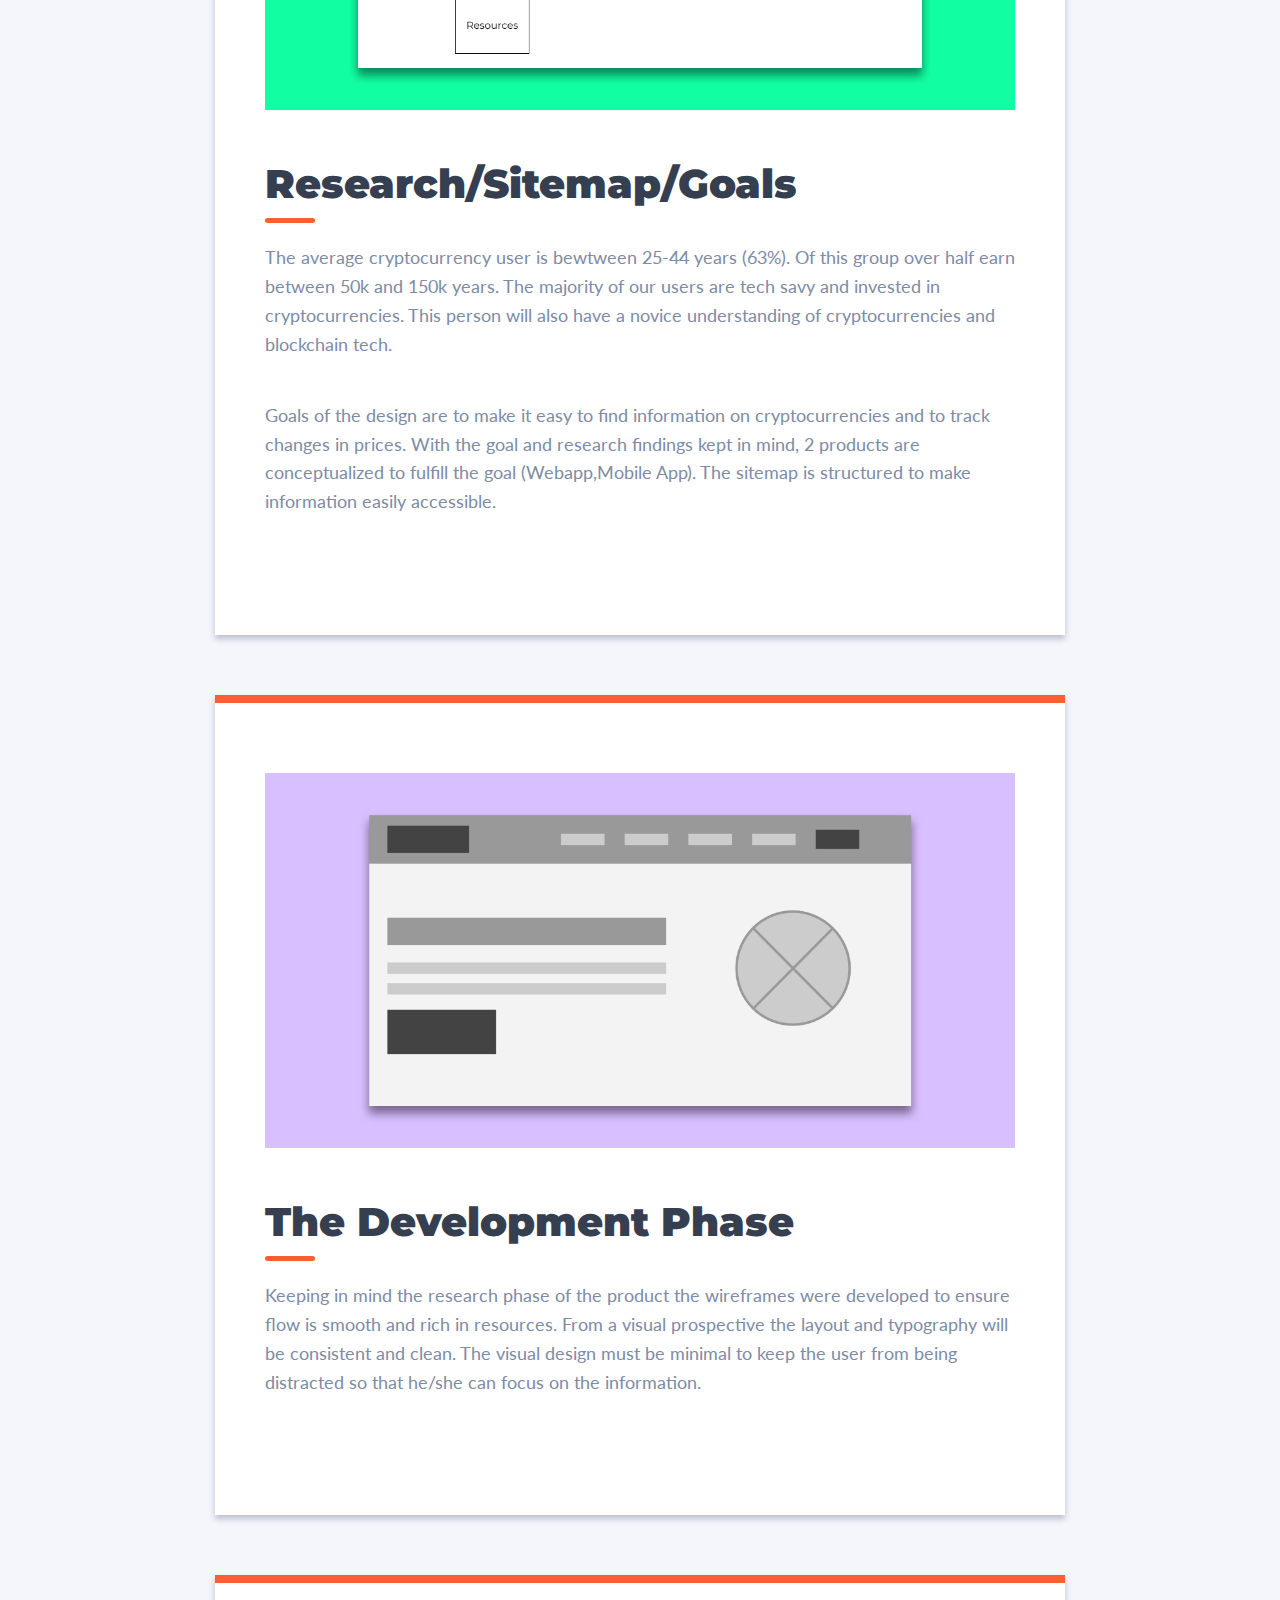
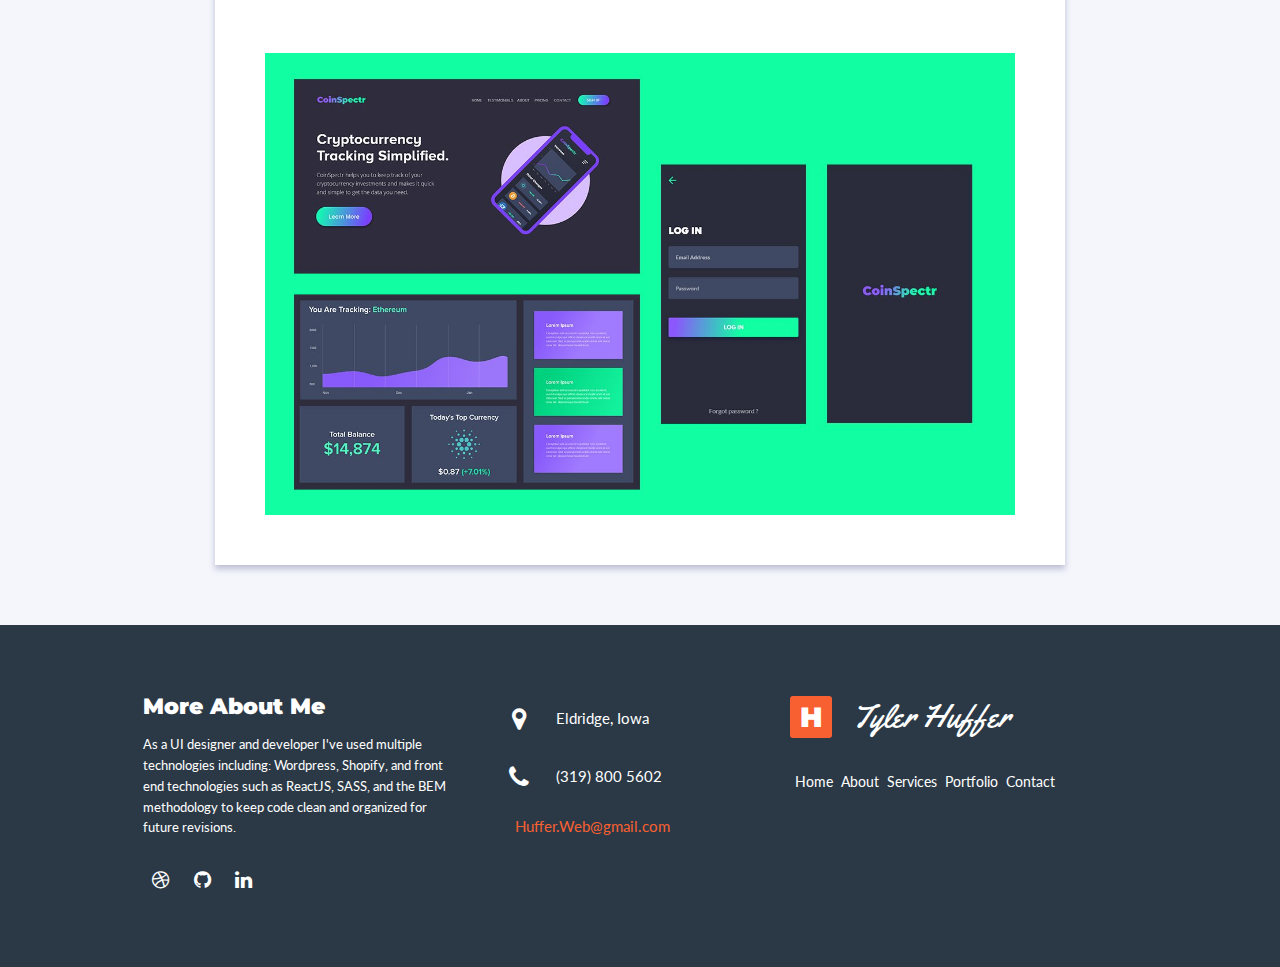
==== commit d59806da: "Ordering" ====
--- a/coinspectre.html
+++ b/coinspectre.html
@@ -22,7 +22,7 @@
         <div class="site__container site__project site__container-coin">
           	<div class="navigation__container">
                 <div class="logo__container">
-                  <a class="logo__container" href="index.html"><span class="logo__block">H</span><span class="logo__text">Tyler Huffer</span></a>
+                  <a class="logo__container" href="index.html"><span class="logo__block">H</span><span class="logo__text">Huffer Digital</span></a>
                 </div>
                 <ul class="navigation__list">
                   <li>
@@ -77,7 +77,7 @@
           <div class="footer-left col-lg-6">
             <p class="aboutme"><span>More About Me</span> As a UI designer and developer I've used multiple technologies including: Wordpress, Shopify, and front end technologies such as ReactJS, SASS, and the BEM methodology to keep code clean and organized for future revisions.</p>
             <div class="icons">
-              <a href="https://twitter.com/THuffer92"><i class="fa fa-twitter"></i></a> <a href="https://dribbble.com/Thuffer1992"><i class="fa fa-dribbble"></i></a> <a href="https://github.com/thuffer1992"><i class="fa fa-github"></i></a> <a href="https://www.linkedin.com/in/tyler-huffer/"><i class="fa fa-linkedin"></i></a>
+              <a href="https://dribbble.com/Thuffer1992"><i class="fa fa-dribbble"></i></a> <a href="https://github.com/thuffer1992"><i class="fa fa-github"></i></a> <a href="https://www.linkedin.com/in/tyler-huffer/"><i class="fa fa-linkedin"></i></a>
             </div>
           </div>
           <div class="footer-center col-lg-6">
--- a/css/styles.css
+++ b/css/styles.css
@@ -312,6 +312,9 @@
   .paper__hle {
     background-image: url("../img/Hle.jpg"); }
 
+    .paper__ddg {
+      background-image: url("../img/ddg.png"); }
+
 .work__card {
   display: block;
   background-color: #ffffff;
@@ -372,6 +375,7 @@
   margin: 0 auto;
   max-height: 600px;
   padding-bottom: 5%;
+  background-color: #fff;
 }
 
 .footer {
@@ -553,7 +557,7 @@
   margin: 0; }
 
   .container__contact iframe {
-    width: 400px;
+    width: 300px;
   }
 
 
@@ -665,7 +669,7 @@
   .section__availability h2 {
     font-size: 2em; }
   .bootstrap-wrapper .col-lg-4 {
-    padding: 0 15px; }
+    padding: 0 15px !important; }
   .col-lg-4 .paper__image {
     margin-top: 50px;
     height: 220px; }
